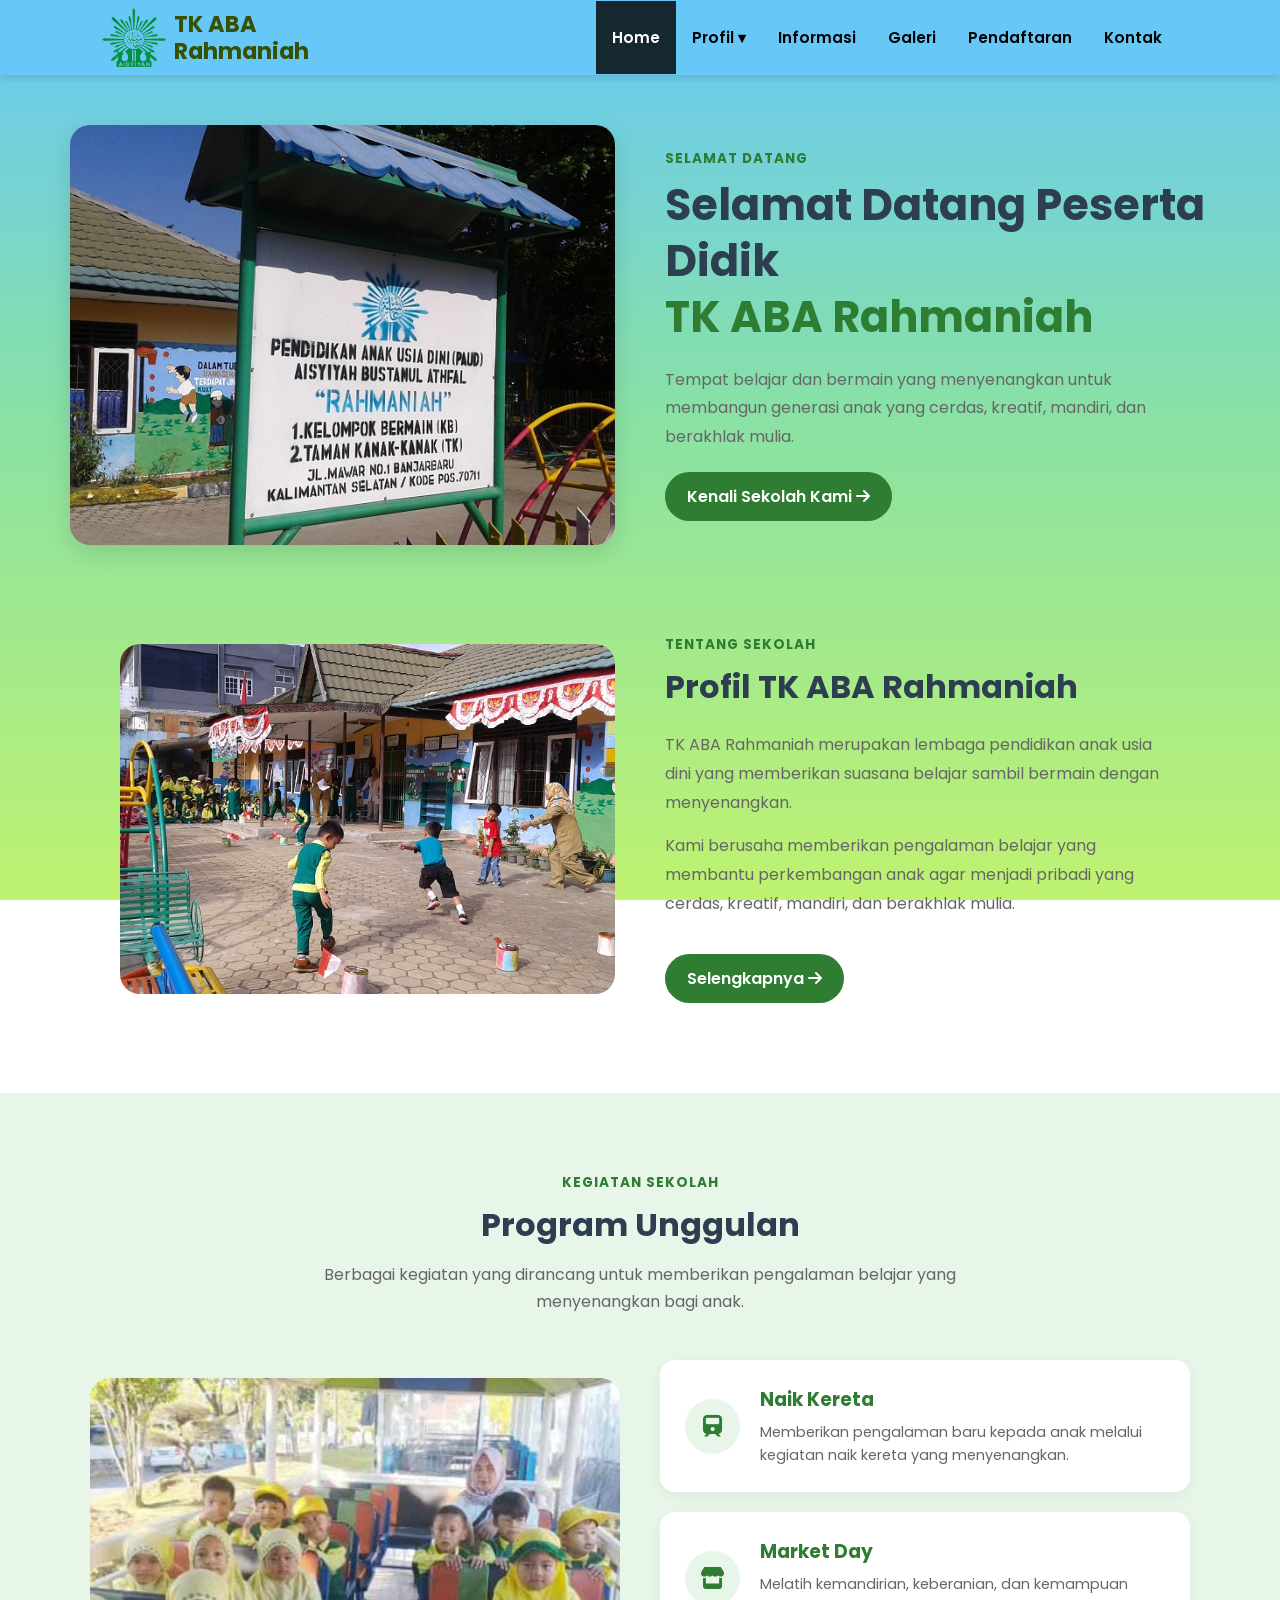
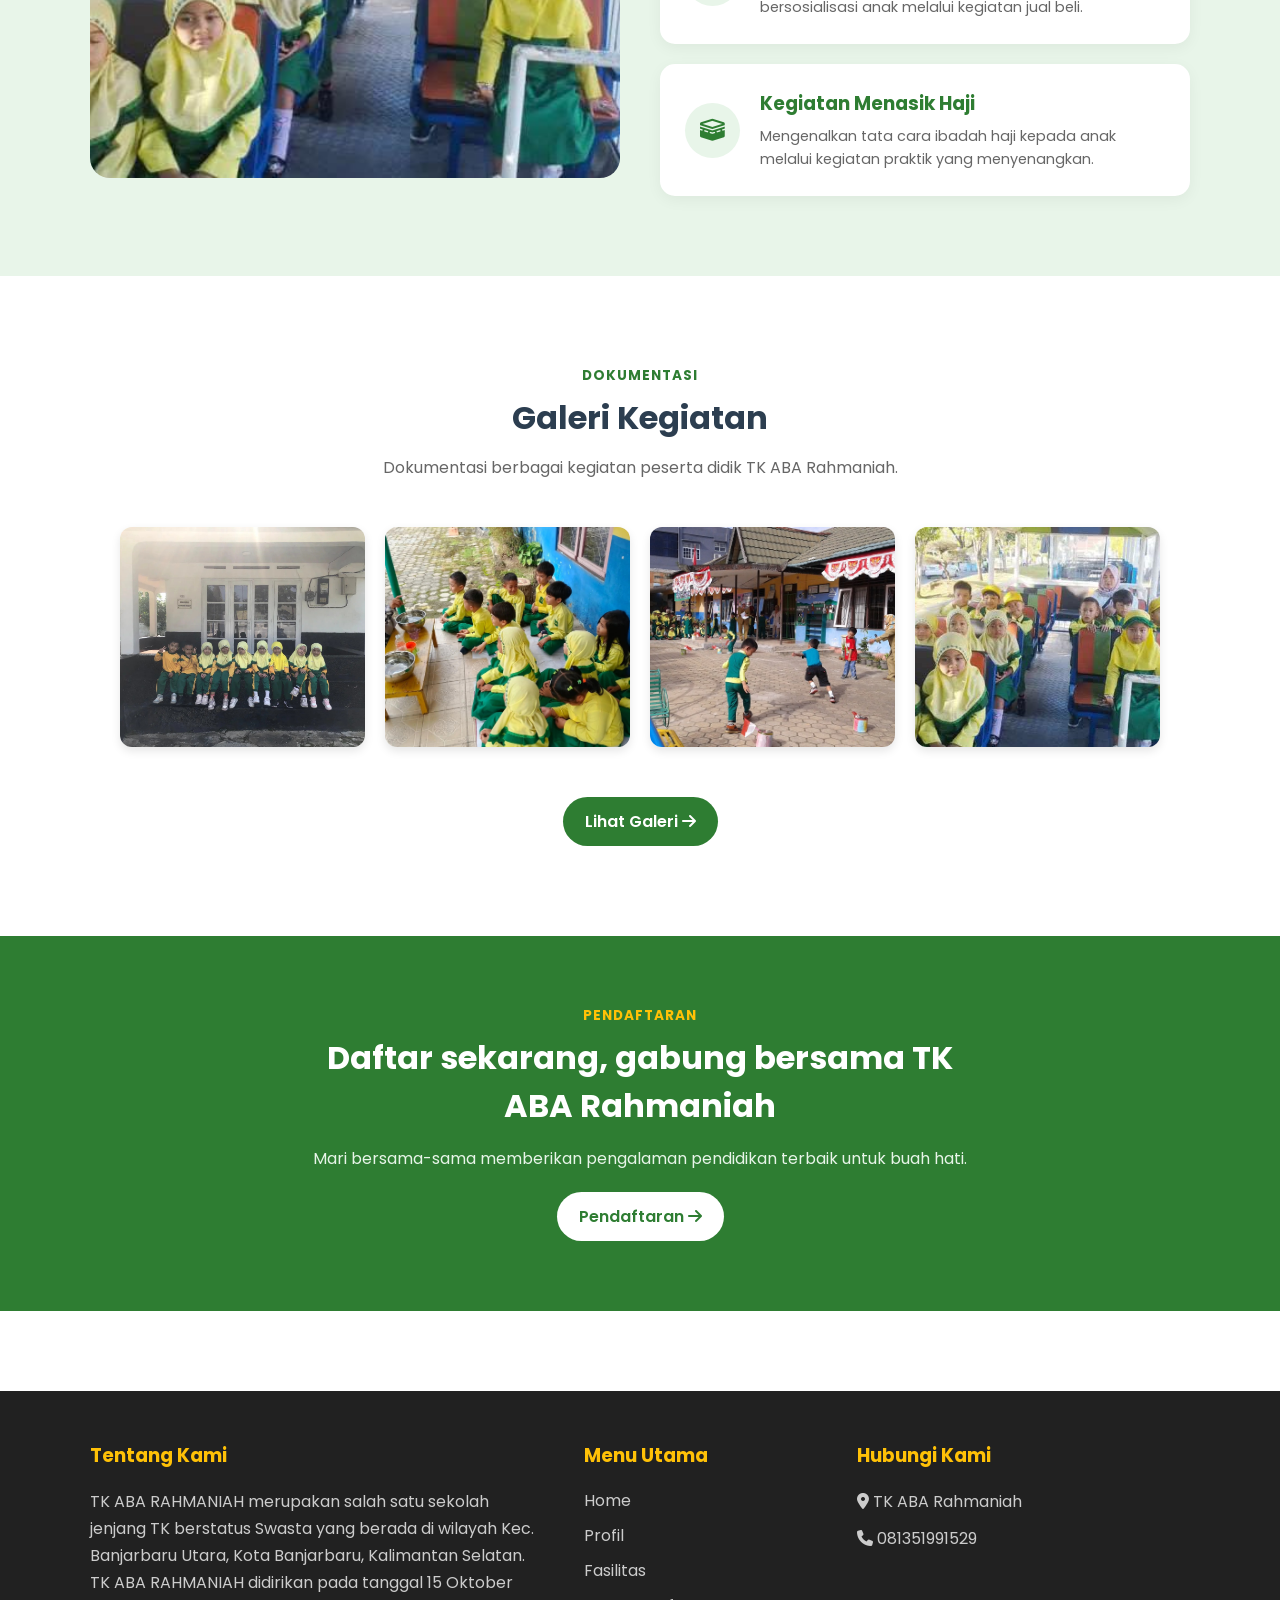
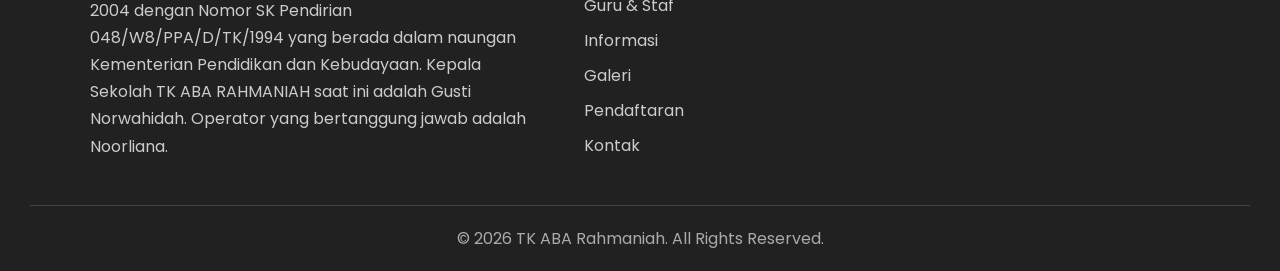
==== index.html @ 669c852b "Upload semua file project TK ABA Rahmaniah" ====
<!DOCTYPE html>
<html lang="id">
<head>
  <meta charset="UTF-8">
  <meta name="viewport" content="width=device-width, initial-scale=1.0">
  <title>TK ABA Rahmaniah</title>
  <link rel="preconnect" href="https://fonts.googleapis.com">
  <link rel="preconnect" href="https://fonts.gstatic.com" crossorigin>
  <link href="https://fonts.googleapis.com/css2?family=Poppins:wght@400;500;600;700&display=swap" rel="stylesheet">
  <link rel="stylesheet" href="https://cdnjs.cloudflare.com/ajax/libs/font-awesome/6.5.2/css/all.min.css">
  <link rel="stylesheet" href="style.css">
</head>
<body>

  <nav class="menu_bar">
    <a href="index.html" class="logo-container">
      <img src="aba.png" alt="Logo TK ABA Rahmaniah">
      <span style="line-height: 1.2; display: inline-block;">TK ABA<br>Rahmaniah</span>
    </a>

    <ul>
      <li><a href="index.html" class="active">Home</a></li>

      <li class="profil-dropdown">
        <details>
          <summary>Profil ▾</summary>
          <div class="dropdown_menu">
            <a href="profil.html">Profil Sekolah</a>
            <a href="fasilitas.html">Fasilitas</a>
            <a href="guru.html">Guru & Staf</a>
          </div>
        </details>
      </li>

      <li><a href="informasi.html">Informasi</a></li>
      <li><a href="galeri.html">Galeri</a></li>
      <li><a href="pendaftaran.html">Pendaftaran</a></li>
      <li><a href="kontak.html">Kontak</a></li>
    </ul>
  </nav>

  <section class="hero">
    <div class="hero-image">
      <img src="foto22.jpg" alt="TK ABA Rahmaniah">
    </div>

    <div class="hero-content">
      <p class="section-label">SELAMAT DATANG</p>

      <h1>
        Selamat Datang Peserta Didik
        <span>TK ABA Rahmaniah</span>
      </h1>

      <p>
        Tempat belajar dan bermain yang menyenangkan untuk membangun
        generasi anak yang cerdas, kreatif, mandiri, dan berakhlak mulia.
      </p>

      <a href="profil.html" class="button">
        Kenali Sekolah Kami
        <i class="fa-solid fa-arrow-right"></i>
      </a>
    </div>
  </section>

  <section class="about">
    <div class="about-image">
      <img src="foto3.jpg" alt="Profil TK ABA Rahmaniah">
    </div>

    <div class="about-content">
      <p class="section-label">TENTANG SEKOLAH</p>
      <h2>Profil TK ABA Rahmaniah</h2>

      <p>
        TK ABA Rahmaniah merupakan lembaga pendidikan anak usia dini
        yang memberikan suasana belajar sambil bermain dengan menyenangkan.
      </p>

      <p>
        Kami berusaha memberikan pengalaman belajar yang membantu
        perkembangan anak agar menjadi pribadi yang cerdas, kreatif,
        mandiri, dan berakhlak mulia.
      </p>

      <a href="profil.html" class="button">
        Selengkapnya
        <i class="fa-solid fa-arrow-right"></i>
      </a>
    </div>
  </section>

  <section class="program">
    <div class="section-heading">
      <p class="section-label">KEGIATAN SEKOLAH</p>
      <h2>Program Unggulan</h2>
      <p>
        Berbagai kegiatan yang dirancang untuk memberikan pengalaman
        belajar yang menyenangkan bagi anak.
      </p>
    </div>

    <div class="program-content">
      <div class="program-image">
        <img src="foto 44.jpg" alt="Program Unggulan">
      </div>

      <div class="program-list">
        <div class="program-card">
          <div class="program-icon"><i class="fa-solid fa-train"></i></div>
          <div>
            <h3>Naik Kereta</h3>
            <p>Memberikan pengalaman baru kepada anak melalui kegiatan naik kereta yang menyenangkan.</p>
          </div>
        </div>

        <div class="program-card">
          <div class="program-icon"><i class="fa-solid fa-store"></i></div>
          <div>
            <h3>Market Day</h3>
            <p>Melatih kemandirian, keberanian, dan kemampuan bersosialisasi anak melalui kegiatan jual beli.</p>
          </div>
        </div>

        <div class="program-card">
          <div class="program-icon"><i class="fa-solid fa-kaaba"></i></div>
          <div>
            <h3>Kegiatan Menasik Haji</h3>
            <p>Mengenalkan tata cara ibadah haji kepada anak melalui kegiatan praktik yang menyenangkan.</p>
          </div>
        </div>
      </div>
    </div>
  </section>

  <section class="gallery">
    <div class="section-heading">
      <p class="section-label">DOKUMENTASI</p>
      <h2>Galeri Kegiatan</h2>
      <p>Dokumentasi berbagai kegiatan peserta didik TK ABA Rahmaniah.</p>
    </div>

    <div class="gallery-grid">
      <div class="gallery-item">
        <img src="foto1.jpg" alt="Kegiatan TK ABA Rahmaniah">
      </div>
      <div class="gallery-item">
        <img src="foto2.jpg" alt="Kegiatan TK ABA Rahmaniah">
      </div>
      <div class="gallery-item">
        <img src="foto3.jpg" alt="Kegiatan TK ABA Rahmaniah">
      </div>
      <div class="gallery-item">
        <img src="foto 44.jpg" alt="Kegiatan TK ABA Rahmaniah">
      </div>
    </div>

    <a href="galeri.html" class="button">
      Lihat Galeri
      <i class="fa-solid fa-arrow-right"></i>
    </a>
  </section>

  <section class="registration">
    <div class="registration-content">
      <p class="section-label">PENDAFTARAN</p>
      <h2>Daftar sekarang, gabung bersama TK ABA Rahmaniah</h2>
      <p>Mari bersama-sama memberikan pengalaman pendidikan terbaik untuk buah hati.</p>
      <a href="pendaftaran.html" class="button button-white">
        Pendaftaran
        <i class="fa-solid fa-arrow-right"></i>
      </a>
    </div>
  </section>

  <footer>
    <div class="footer-container">
      <div class="footer-column">
        <h3>Tentang Kami</h3>
        <p>
          TK ABA RAHMANIAH merupakan salah satu sekolah jenjang TK berstatus Swasta yang berada di wilayah
          Kec. Banjarbaru Utara, Kota Banjarbaru, Kalimantan Selatan. TK ABA RAHMANIAH didirikan pada tanggal
          15 Oktober 2004 dengan Nomor SK Pendirian 048/W8/PPA/D/TK/1994 yang berada dalam naungan Kementerian
          Pendidikan dan Kebudayaan. Kepala Sekolah TK ABA RAHMANIAH saat ini adalah Gusti Norwahidah.
          Operator yang bertanggung jawab adalah Noorliana.
        </p>
      </div>

      <div class="footer-column">
        <h3>Menu Utama</h3>
        <a href="index.html">Home</a>
        <a href="profil.html">Profil</a>
        <a href="fasilitas.html">Fasilitas</a>
        <a href="guru.html">Guru & Staf</a>
        <a href="informasi.html">Informasi</a>
        <a href="galeri.html">Galeri</a>
        <a href="pendaftaran.html">Pendaftaran</a>
        <a href="kontak.html">Kontak</a>
      </div>

      <div class="footer-column">
        <h3>Hubungi Kami</h3>
        <p><i class="fa-solid fa-location-dot"></i> TK ABA Rahmaniah</p>
        <p><i class="fa-solid fa-phone"></i> 081351991529</p>
      </div>
    </div>

    <div class="footer-bottom">
      <p>&copy; 2026 TK ABA Rahmaniah. All Rights Reserved.</p>
    </div>
  </footer>

</body>
</html>
---- style.css ----
* {
    margin: 0;
    padding: 0;
    box-sizing: border-box;
    font-family: 'Poppins', sans-serif;
}

html {
    scroll-behavior: smooth;
}

body {
    background: linear-gradient(to bottom, #67C8F8 0%, #88E1A6 45%, #BFF270 100%);
    background-attachment: fixed;
    background-repeat: no-repeat;
    min-height: 100vh;
    color: #333;
}

img {
    max-width: 100%;
    display: block;
}

/* Navbar */
.menu_bar {
    background-color: #67C8F8;
    min-height: 75px;
    display: flex;
    justify-content: space-between;
    align-items: center;
    padding: 0 8%;
    box-shadow: 0 4px 6px rgba(0,0,0,0.1);
    position: sticky;
    top: 0;
    z-index: 1000;
}

.logo-container {
    display: flex;
    align-items: center;
    text-decoration: none;
    color: white;
    font-size: 1.4rem;
    font-weight: 700;
}

.logo-container img {
    width: auto;
    height: 60px;
    object-fit: contain;
    margin-right: 8px;
}

.logo-container span {
    color: #365004;
}

.menu_bar > ul {
    list-style: none;
    display: flex;
}

.menu_bar > ul > li {
    position: relative;
}

.menu_bar > ul > li > a {
    color: black;
    text-decoration: none;
    padding: 25px 16px;
    display: block;
    font-weight: 600;
    font-size: 0.95rem;
    transition: 0.3s;
}

.menu_bar > ul > li > a:hover,
.menu_bar > ul > li > a.active {
    background-color: #15282f;
    color: white;
}

/* Dropdown profil */
.profil-dropdown {
    position: relative;
}

.profil-dropdown details {
    position: relative;
}

.profil-dropdown summary {
    color: black;
    text-decoration: none;
    padding: 25px 16px;
    display: block;
    font-weight: 600;
    font-size: 0.95rem;
    cursor: pointer;
    list-style: none;
    transition: 0.3s;
}

.profil-dropdown summary:hover {
    background-color: #15282f;
    color: white;
}

.profil-dropdown .dropdown_menu {
    display: none;
    position: absolute;
    top: 100%;
    left: 0;
    background-color: white;
    box-shadow: 0 8px 16px rgba(0,0,0,0.15);
    border-radius: 0 0 8px 8px;
    min-width: 190px;
    z-index: 1000;
    overflow: hidden;
}

.profil-dropdown details[open] .dropdown_menu {
    display: block;
}

.profil-dropdown .dropdown_menu a {
    display: block;
    color: #333;
    background-color: white;
    padding: 13px 20px;
    text-decoration: none;
    font-weight: 500;
    white-space: nowrap;
    transition: 0.3s;
}

.profil-dropdown .dropdown_menu a:hover {
    background-color: #E8F5E9;
    color: #2E7D32;
}

.profil-dropdown summary::-webkit-details-marker {
    display: none;
}

/* Button */
.button {
    display: inline-block;
    background-color: #2E7D32;
    color: white;
    text-decoration: none;
    padding: 12px 22px;
    border-radius: 25px;
    font-weight: 600;
    margin-top: 20px;
    transition: 0.3s;
}

.button:hover {
    background-color: #1B5E20;
    transform: translateY(-2px);
}

.section-label {
    color: #2E7D32;
    font-weight: 700;
    font-size: 0.9rem;
    letter-spacing: 1px;
    margin-bottom: 10px;
}

/* Hero */
.hero {
    max-width: 1200px;
    margin: 50px auto;
    padding: 0 30px;
    display: grid;
    grid-template-columns: 1fr 1fr;
    gap: 50px;
    align-items: center;
}

.hero-image img {
    width: 100%;
    height: 420px;
    object-fit: cover;
    border-radius: 20px;
    box-shadow: 0 8px 25px rgba(0,0,0,0.12);
}

.hero-content h1 {
    color: #2C3E50;
    font-size: 2.7rem;
    line-height: 1.3;
    margin-bottom: 20px;
}

.hero-content h1 span {
    display: block;
    color: #2E7D32;
}

.hero-content p:not(.section-label) {
    color: #666;
    line-height: 1.8;
    font-size: 1rem;
}

/* About */
.about {
    max-width: 1100px;
    margin: 90px auto;
    padding: 0 30px;
    display: grid;
    grid-template-columns: 1fr 1fr;
    gap: 50px;
    align-items: center;
}

.about-image img {
    width: 100%;
    height: 350px;
    object-fit: cover;
    border-radius: 20px;
}

.about-content h2 {
    color: #2C3E50;
    font-size: 2rem;
    margin-bottom: 20px;
}

.about-content p:not(.section-label) {
    color: #666;
    line-height: 1.8;
    margin-bottom: 15px;
}

/* Program */
.program {
    background-color: #E8F5E9;
    padding: 80px 30px;
}

.section-heading {
    text-align: center;
    max-width: 700px;
    margin: 0 auto 45px;
}

.section-heading h2 {
    color: #2C3E50;
    font-size: 2rem;
    margin-bottom: 12px;
}

.section-heading p:not(.section-label) {
    color: #666;
    line-height: 1.7;
}

.program-content {
    max-width: 1100px;
    margin: auto;
    display: grid;
    grid-template-columns: 1fr 1fr;
    gap: 40px;
    align-items: center;
}

.program-image img {
    width: 100%;
    height: 400px;
    object-fit: cover;
    border-radius: 20px;
}

.program-list {
    display: flex;
    flex-direction: column;
    gap: 20px;
}

.program-card {
    background-color: white;
    padding: 25px;
    border-radius: 15px;
    display: flex;
    gap: 20px;
    align-items: center;
    box-shadow: 0 4px 15px rgba(0,0,0,0.05);
    transition: 0.3s;
}

.program-card:hover {
    transform: translateY(-5px);
}

.program-icon {
    width: 55px;
    height: 55px;
    min-width: 55px;
    border-radius: 50%;
    background-color: #E8F5E9;
    color: #2E7D32;
    display: flex;
    align-items: center;
    justify-content: center;
    font-size: 22px;
}

.program-card h3 {
    color: #2E7D32;
    margin-bottom: 7px;
}

.program-card p {
    color: #666;
    line-height: 1.6;
    font-size: 0.9rem;
}

/* Gallery (homepage preview) */
.gallery {
    max-width: 1100px;
    margin: 90px auto;
    padding: 0 30px;
    text-align: center;
}

.gallery-grid {
    display: grid;
    grid-template-columns: repeat(4, 1fr);
    gap: 20px;
    margin-bottom: 30px;
}

.gallery-item {
    overflow: hidden;
    border-radius: 15px;
    height: 230px;
}

.gallery-item img {
    width: 100%;
    height: 100%;
    object-fit: cover;
    transition: 0.4s;
}

.gallery-item:hover img {
    transform: scale(1.08);
}

/* Registration CTA */
.registration {
    background-color: #2E7D32;
    margin-top: 50px;
    padding: 70px 30px;
    text-align: center;
}

.registration-content {
    max-width: 700px;
    margin: auto;
}

.registration .section-label {
    color: #FFC107;
}

.registration h2 {
    color: white;
    font-size: 2rem;
    margin-bottom: 15px;
}

.registration p:not(.section-label) {
    color: #E8F5E9;
    line-height: 1.7;
}

.button-white {
    background-color: white;
    color: #2E7D32;
}

.button-white:hover {
    background-color: #FFC107;
    color: #333;
}

/* Informasi / artikel */
.main-container {
    max-width: 1100px;
    margin: 40px auto;
    padding: 0 20px;
}

.page-title {
    margin-bottom: 30px;
    font-size: 1.8rem;
    color: #2E7D32;
    border-left: 5px solid #FFC107;
    padding-left: 15px;
}

.masonry-grid {
    display: grid;
    grid-template-columns: repeat(2, 1fr);
    gap: 25px;
}

.article-card {
    background: white;
    border-radius: 16px;
    overflow: hidden;
    box-shadow: 0 4px 15px rgba(0,0,0,0.05);
    transition: transform 0.3s ease;
    display: flex;
    flex-direction: column;
}

.article-card:hover {
    transform: translateY(-5px);
}

.article-card:nth-child(even) {
    margin-top: 30px;
}

.article-thumb {
    height: 180px;
    display: flex;
    align-items: center;
    justify-content: center;
    color: white;
    overflow: hidden;
}

.article-thumb img {
    width: 100%;
    height: 100%;
    object-fit: cover;
}

.article-body {
    padding: 25px;
    flex: 1;
    display: flex;
    flex-direction: column;
    justify-content: space-between;
}

.article-meta {
    font-size: 0.82rem;
    color: #888;
    margin-bottom: 10px;
    display: flex;
    gap: 12px;
}

.article-title {
    font-size: 1.25rem;
    color: #2C3E50;
    margin-bottom: 12px;
    font-weight: 700;
    line-height: 1.4;
}

.article-title:hover {
    color: #2E7D32;
}

.article-desc {
    font-size: 0.92rem;
    color: #666;
    line-height: 1.6;
    margin-bottom: 20px;
}

.read-more {
    display: inline-block;
    background-color: #E8F5E9;
    color: #2E7D32;
    text-decoration: none;
    font-weight: 600;
    font-size: 0.88rem;
    padding: 8px 16px;
    border-radius: 20px;
    width: fit-content;
    transition: background 0.2s;
}

.read-more:hover {
    background-color: #2E7D32;
    color: white;
}

/* Footer */
footer {
    background-color: #212121;
    color: #fff;
    padding: 50px 30px 20px;
    margin-top: 80px;
}

.footer-container {
    max-width: 1100px;
    margin: auto;
    display: grid;
    grid-template-columns: 2fr 1fr 1.5fr;
    gap: 50px;
}

.footer-column h3 {
    color: #FFC107;
    margin-bottom: 18px;
}

.footer-column p {
    color: #ccc;
    line-height: 1.7;
    margin-bottom: 10px;
}

.footer-column a {
    display: block;
    color: #ccc;
    text-decoration: none;
    margin-bottom: 10px;
    transition: 0.3s;
}

.footer-column a:hover {
    color: #FFC107;
}

.footer-bottom {
    border-top: 1px solid #444;
    margin-top: 35px;
    padding-top: 20px;
    text-align: center;
    color: #aaa;
}

/* Responsive / HP */
@media (max-width: 768px) {
    .menu_bar {
        flex-direction: column;
        height: auto;
        padding: 15px;
    }

    .logo-container {
        margin-bottom: 10px;
    }

    .menu_bar > ul {
        flex-wrap: wrap;
        justify-content: center;
        margin-top: 10px;
    }

    .menu_bar > ul > li > a {
        padding: 12px 8px;
        font-size: 0.8rem;
    }

    .profil-dropdown summary {
        padding: 12px 8px;
        font-size: 0.8rem;
    }

    .profil-dropdown .dropdown_menu {
        left: 50%;
        transform: translateX(-50%);
        min-width: 180px;
    }

    .hero {
        grid-template-columns: 1fr;
        margin: 35px auto;
        gap: 30px;
    }

    .hero-image img {
        height: 280px;
    }

    .hero-content h1 {
        font-size: 2rem;
    }

    .about {
        grid-template-columns: 1fr;
        margin: 60px auto;
        gap: 30px;
    }

    .about-image img {
        height: 280px;
    }

    .program-content {
        grid-template-columns: 1fr;
    }

    .program-image img {
        height: 280px;
    }

    .gallery-grid {
        grid-template-columns: repeat(2, 1fr);
        gap: 12px;
    }

    .gallery-item {
        height: 170px;
    }

    .masonry-grid {
        grid-template-columns: 1fr;
    }

    .article-card:nth-child(even) {
        margin-top: 0;
    }

    .footer-container {
        grid-template-columns: 1fr;
        gap: 30px;
    }

    footer {
        text-align: center;
    }
}

/* Halaman fasilitas */
.facility-page {
    max-width: 1100px;
    margin: 50px auto;
    padding: 0 25px;
}

.facility-header {
    text-align: center;
    max-width: 750px;
    margin: 0 auto 35px;
}

.facility-header h1 {
    color: #2C3E50;
    font-size: 2.3rem;
    margin-bottom: 15px;
}

.facility-header p:not(.section-label) {
    color: #666;
    line-height: 1.8;
}

.section-label {
    color: #2E7D32;
    font-size: 0.85rem;
    font-weight: 700;
    letter-spacing: 1px;
    margin-bottom: 8px;
}

.facility-total {
    width: 220px;
    margin: 0 auto 30px;
    background-color: white;
    padding: 20px;
    border-radius: 15px;
    box-shadow: 0 4px 15px rgba(0,0,0,0.06);
    display: flex;
    align-items: center;
    justify-content: center;
    gap: 15px;
}

.total-icon {
    width: 50px;
    height: 50px;
    border-radius: 50%;
    background-color: #E8F5E9;
    color: #2E7D32;
    display: flex;
    align-items: center;
    justify-content: center;
    font-size: 22px;
}

.facility-total strong {
    display: block;
    color: #2E7D32;
    font-size: 1.5rem;
}

.facility-total span {
    color: #777;
    font-size: 0.9rem;
}

.facility-category {
    display: flex;
    justify-content: center;
    flex-wrap: wrap;
    gap: 10px;
    margin-bottom: 40px;
}

.facility-category span {
    background-color: white;
    color: #555;
    padding: 9px 18px;
    border-radius: 20px;
    font-size: 0.9rem;
    border: 1px solid #ddd;
}

.facility-category .category-active {
    background-color: #2E7D32;
    color: white;
    border-color: #2E7D32;
}

.facility-grid {
    display: grid;
    grid-template-columns: repeat(2, 1fr);
    gap: 25px;
}

.facility-card {
    background-color: white;
    border-radius: 16px;
    overflow: hidden;
    box-shadow: 0 4px 15px rgba(0,0,0,0.06);
    transition: 0.3s;
}

.facility-card:hover {
    transform: translateY(-5px);
}

.facility-image {
    height: 210px;
    overflow: hidden;
}

.facility-image img {
    width: 100%;
    height: 100%;
    object-fit: cover;
    transition: 0.4s;
}

.facility-card:hover .facility-image img {
    transform: scale(1.05);
}

.facility-content {
    padding: 22px;
}

.facility-type {
    display: inline-block;
    color: #2E7D32;
    background-color: #E8F5E9;
    padding: 5px 12px;
    border-radius: 15px;
    font-size: 0.75rem;
    font-weight: 600;
    margin-bottom: 10px;
}

.facility-content h2 {
    color: #2C3E50;
    font-size: 1.2rem;
    margin-bottom: 10px;
}

.facility-content p {
    color: #666;
    font-size: 0.9rem;
    line-height: 1.7;
    margin-bottom: 18px;
}

.facility-detail {
    display: inline-flex;
    align-items: center;
    gap: 8px;
    color: #2E7D32;
    background-color: #E8F5E9;
    padding: 8px 15px;
    border-radius: 20px;
    text-decoration: none;
    font-size: 0.85rem;
    font-weight: 600;
}

.facility-detail:hover {
    background-color: #2E7D32;
    color: white;
}

@media (max-width: 900px) {
    .facility-grid {
        grid-template-columns: repeat(2, 1fr);
    }
}

@media (max-width: 768px) {
    .facility-page {
        margin: 35px auto;
    }

    .facility-header h1 {
        font-size: 1.8rem;
    }

    .facility-grid {
        grid-template-columns: 1fr;
    }

    .facility-image {
        height: 230px;
    }
}

/* Halaman guru & staf */
.teacher-page {
    max-width: 1100px;
    margin: 50px auto;
    padding: 0 25px;
}

.teacher-header {
    text-align: center;
    max-width: 750px;
    margin: 0 auto 40px;
}

.teacher-header h1 {
    color: #2C3E50;
    font-size: 2.3rem;
    margin-bottom: 15px;
}

.teacher-header p:not(.section-label) {
    color: #666;
    line-height: 1.8;
}

.teacher-grid {
    display: grid;
    grid-template-columns: repeat(3, 1fr);
    gap: 25px;
}

.teacher-card {
    background-color: white;
    border-radius: 16px;
    overflow: hidden;
    box-shadow: 0 4px 15px rgba(0,0,0,0.06);
    transition: 0.3s;
}

.teacher-card:hover {
    transform: translateY(-5px);
}

.teacher-image {
    width: 100%;
    height: 250px;
    overflow: hidden;
}

.teacher-image img {
    width: 100%;
    height: 100%;
    object-fit: cover;
}

.teacher-content {
    padding: 22px;
}

.teacher-content h2 {
    color: #2C3E50;
    font-size: 1.15rem;
    margin-bottom: 8px;
}

.teacher-content p {
    color: #2E7D32;
    font-size: 0.9rem;
    margin: 0;
    line-height: 1.6;
}

@media (max-width: 900px) {
    .teacher-grid {
        grid-template-columns: repeat(2, 1fr);
    }
}

@media (max-width: 768px) {
    .teacher-page {
        margin: 35px auto;
    }

    .teacher-header h1 {
        font-size: 1.8rem;
    }

    .teacher-grid {
        grid-template-columns: 1fr;
    }

    .teacher-image {
        height: 280px;
    }
}

/* Halaman kontak */
.contact-page {
    background-color: #FAFAFA;
}

.contact-section {
    padding: 60px 20px;
}

.contact-container {
    max-width: 1100px;
    margin: 0 auto;
    display: flex;
    gap: 60px;
    align-items: flex-start;
}

.contact-info {
    flex: 1;
    padding-top: 20px;
}

.contact-info .subtitle {
    color: #F59E0B;
    font-size: 0.9rem;
    font-weight: 600;
    letter-spacing: 2px;
    text-transform: uppercase;
    display: block;
    margin-bottom: 10px;
}

.contact-info h2 {
    color: #1E293B;
    font-size: 2.5rem;
    margin-bottom: 15px;
    font-weight: 700;
}

.contact-info .desc {
    color: #64748B;
    margin-bottom: 40px;
    line-height: 1.6;
    font-size: 1.05rem;
}

.info-list {
    display: flex;
    flex-direction: column;
    gap: 25px;
}

.info-item .label {
    color: #94A3B8;
    font-size: 0.75rem;
    font-weight: 600;
    letter-spacing: 1.5px;
    text-transform: uppercase;
    display: block;
    margin-bottom: 5px;
}

.info-item p {
    color: #0F172A;
    font-size: 1.05rem;
    font-weight: 500;
}

.contact-form-card {
    flex: 1;
    background-color: #FFFFFF;
    border-radius: 20px;
    padding: 40px;
    box-shadow: 0 10px 30px rgba(0, 0, 0, 0.05);
}

.contact-form-card h3 {
    color: #1E293B;
    font-size: 1.5rem;
    margin-bottom: 25px;
    font-weight: 700;
}

.form-group {
    margin-bottom: 20px;
}

.form-group label {
    display: block;
    color: #475569;
    font-size: 0.95rem;
    margin-bottom: 8px;
    font-weight: 500;
}

.form-group input,
.form-group textarea {
    width: 100%;
    padding: 12px 15px;
    border: 1px solid #CBD5E1;
    border-radius: 10px;
    font-size: 1rem;
    color: #333;
    outline: none;
    transition: border-color 0.3s;
    font-family: 'Poppins', sans-serif;
}

.form-group input:focus,
.form-group textarea:focus {
    border-color: #8B5CF6;
}

.btn-whatsapp {
    width: 100%;
    background-color: #8B5CF6;
    color: #FFFFFF;
    padding: 15px;
    border: none;
    border-radius: 30px;
    font-size: 1rem;
    font-weight: 600;
    cursor: pointer;
    margin-top: 10px;
    transition: background-color 0.3s, transform 0.2s;
}

.btn-whatsapp:hover {
    background-color: #7C3AED;
    transform: translateY(-2px);
}

@media (max-width: 900px) {
    .contact-container {
        flex-direction: column;
        gap: 40px;
    }

    .contact-form-card {
        width: 100%;
        padding: 30px 20px;
    }

    .contact-info h2 {
        font-size: 2rem;
    }
}

/* Hero banner galeri */
.gallery-hero {
    position: relative;
    width: 100%;
    height: 400px;
    background-image: url('bg.png');
    background-size: cover;
    background-position: center;
    display: flex;
    align-items: center;
    justify-content: center;
}

.hero-overlay {
    position: absolute;
    top: 0;
    left: 0;
    width: 100%;
    height: 100%;
    background-color: rgba(0, 0, 0, 0.3);
}

.gallery-hero h1 {
    position: relative;
    z-index: 10;
    color: white;
    font-size: 4.5rem;
    font-family: 'Fredoka', sans-serif;
    letter-spacing: 2px;
    text-shadow: 2px 4px 6px rgba(0,0,0,0.3);
}

.custom-shape-divider-bottom {
    position: absolute;
    bottom: -1px;
    left: 0;
    width: 100%;
    overflow: hidden;
    line-height: 0;
    transform: rotate(180deg);
}

.custom-shape-divider-bottom svg {
    position: relative;
    display: block;
    width: calc(100% + 1.3px);
    height: 40px;
}

.custom-shape-divider-bottom .shape-fill {
    fill: #ffffff;
}

/* Konten galeri */
.gallery-container {
    max-width: 1200px;
    margin: 40px auto 80px;
    padding: 0 20px;
}

.filter-menu {
    display: flex;
    justify-content: center;
    list-style: none;
    gap: 40px;
    margin-bottom: 40px;
}

.filter-menu li a {
    text-decoration: none;
    color: #333;
    font-weight: 600;
    font-size: 1.1rem;
    transition: color 0.3s ease;
}

.filter-menu li a.active,
.filter-menu li a:hover {
    color: #03A9F4;
}

.gallery-grid {
    display: grid;
    grid-template-columns: repeat(4, 1fr);
    gap: 20px;
}

.gallery-item {
    border-radius: 12px;
    overflow: hidden;
    box-shadow: 0 4px 10px rgba(0,0,0,0.1);
    transition: transform 0.3s ease;
    height: 220px;
}

.gallery-item:hover {
    transform: translateY(-5px);
}

.gallery-item img {
    width: 100%;
    height: 100%;
    object-fit: cover;
    display: block;
}

@media (max-width: 992px) {
    .gallery-grid {
        grid-template-columns: repeat(2, 1fr);
    }
}

@media (max-width: 600px) {
    .gallery-hero h1 {
        font-size: 3rem;
    }

    .filter-menu {
        gap: 20px;
        flex-wrap: wrap;
    }

    .gallery-grid {
        grid-template-columns: 1fr;
    }
}

.logo-img {
    height: 40px;
}

.logo {
    color: white;
    font-size: 1.2rem;
    margin: 0;
}

.logo span {
    color: #ffc107;
}

.menu_bar nav ul {
    list-style-type: none;
    display: flex;
    gap: 25px;
    align-items: center;
    margin: 0;
    padding: 0;
}

.menu_bar nav ul li {
    position: relative;
}

.menu_bar nav ul li a {
    color: white;
    text-decoration: none;
    font-weight: 500;
    font-size: 0.95rem;
    transition: color 0.2s;
}

.menu_bar nav ul li a:hover,
.menu_bar nav ul li a.active {
    color: #ffc107;
}

.menu_bar .dropdown_menu {
    display: none;
    position: absolute;
    top: 100%;
    left: 0;
    background-color: white;
    box-shadow: 0px 4px 6px rgba(0,0,0,0.1);
    padding: 10px 0;
    min-width: 160px;
    border-radius: 5px;
    z-index: 100;
}

.menu_bar .dropdown_menu ul {
    flex-direction: column;
    align-items: flex-start;
    gap: 0;
}

.menu_bar .dropdown_menu ul li {
    width: 100%;
}

.menu_bar .dropdown_menu ul li a {
    color: #333;
    padding: 8px 15px;
    display: block;
    width: 100%;
}

.menu_bar .dropdown_menu ul li a:hover {
    background-color: #f1f1f1;
    color: #2e7d32;
}

.menu_bar nav ul li:hover .dropdown_menu {
    display: block;
}

/* Halaman pendaftaran */
.pendaftaran-page {
    background: linear-gradient(135deg, #f5f7fa 0%, #e4e8f0 100%);
    font-family: 'Poppins', sans-serif;
    color: #1a202c;
    margin: 0;
}

.spmb-section {
    max-width: 1100px;
    margin: 40px auto;
    padding: 0 20px;
}

.spmb-hero {
    text-align: center;
    margin-bottom: 50px;
}

.spmb-hero h1 {
    font-size: 2.2rem;
    color: #1e1b4b;
    margin-bottom: 15px;
}

.spmb-hero p {
    color: #4a5568;
    max-width: 800px;
    margin: 0 auto 25px auto;
    line-height: 1.6;
}

.hero-buttons {
    display: flex;
    justify-content: center;
    gap: 15px;
}

.btn-primary {
    background-color: #7c3aed;
    color: white;
    padding: 12px 24px;
    border-radius: 30px;
    text-decoration: none;
    font-weight: 500;
    box-shadow: 0 4px 10px rgba(124, 58, 237, 0.3);
}

.btn-secondary {
    background-color: transparent;
    color: #4a5568;
    border: 1px solid #cbd5e1;
    padding: 12px 24px;
    border-radius: 30px;
    text-decoration: none;
    font-weight: 500;
}

.spmb-block {
    margin-bottom: 40px;
}

.spmb-block h2 {
    font-size: 1.6rem;
    color: #1e1b4b;
    margin-bottom: 20px;
}

.grid-3 {
    display: grid;
    grid-template-columns: repeat(auto-fit, minmax(300px, 1fr));
    gap: 20px;
}

.grid-2 {
    display: grid;
    grid-template-columns: repeat(auto-fit, minmax(450px, 1fr));
    gap: 20px;
}

.spmb-card {
    background: white;
    padding: 25px;
    border-radius: 20px;
    box-shadow: 0 4px 20px rgba(0, 0, 0, 0.03);
}

.card-tag {
    font-size: 0.75rem;
    font-weight: 600;
    color: #64748b;
    letter-spacing: 0.5px;
    display: block;
    margin-bottom: 8px;
}

.spmb-card h3 {
    font-size: 1.15rem;
    color: #1e1b4b;
    margin: 0;
}

.quota {
    margin-top: 10px;
    color: #475569;
    font-size: 0.95rem;
}

.location-card {
    display: flex;
    align-items: center;
    gap: 20px;
}

.loc-icon {
    background: #ede9fe;
    color: #7c3aed;
    width: 45px;
    height: 45px;
    display: flex;
    align-items: center;
    justify-content: center;
    border-radius: 50%;
    font-size: 1.2rem;
}

.wide-card {
    width: 100%;
}

.check-list, .steps-list {
    padding-left: 20px;
    color: #334155;
    line-height: 1.8;
}

.check-list {
    display: grid;
    grid-template-columns: repeat(auto-fit, minmax(300px, 1fr));
    gap: 10px;
}

.spmb-cta-card {
    background: white;
    padding: 40px;
    border-radius: 20px;
    text-align: center;
    box-shadow: 0 4px 20px rgba(0, 0, 0, 0.03);
    margin-top: 50px;
}

.spmb-cta-card h3 {
    color: #1e1b4b;
    font-size: 1.5rem;
    margin-bottom: 10px;
}

.spmb-cta-card p {
    color: #64748b;
    margin-bottom: 25px;
}
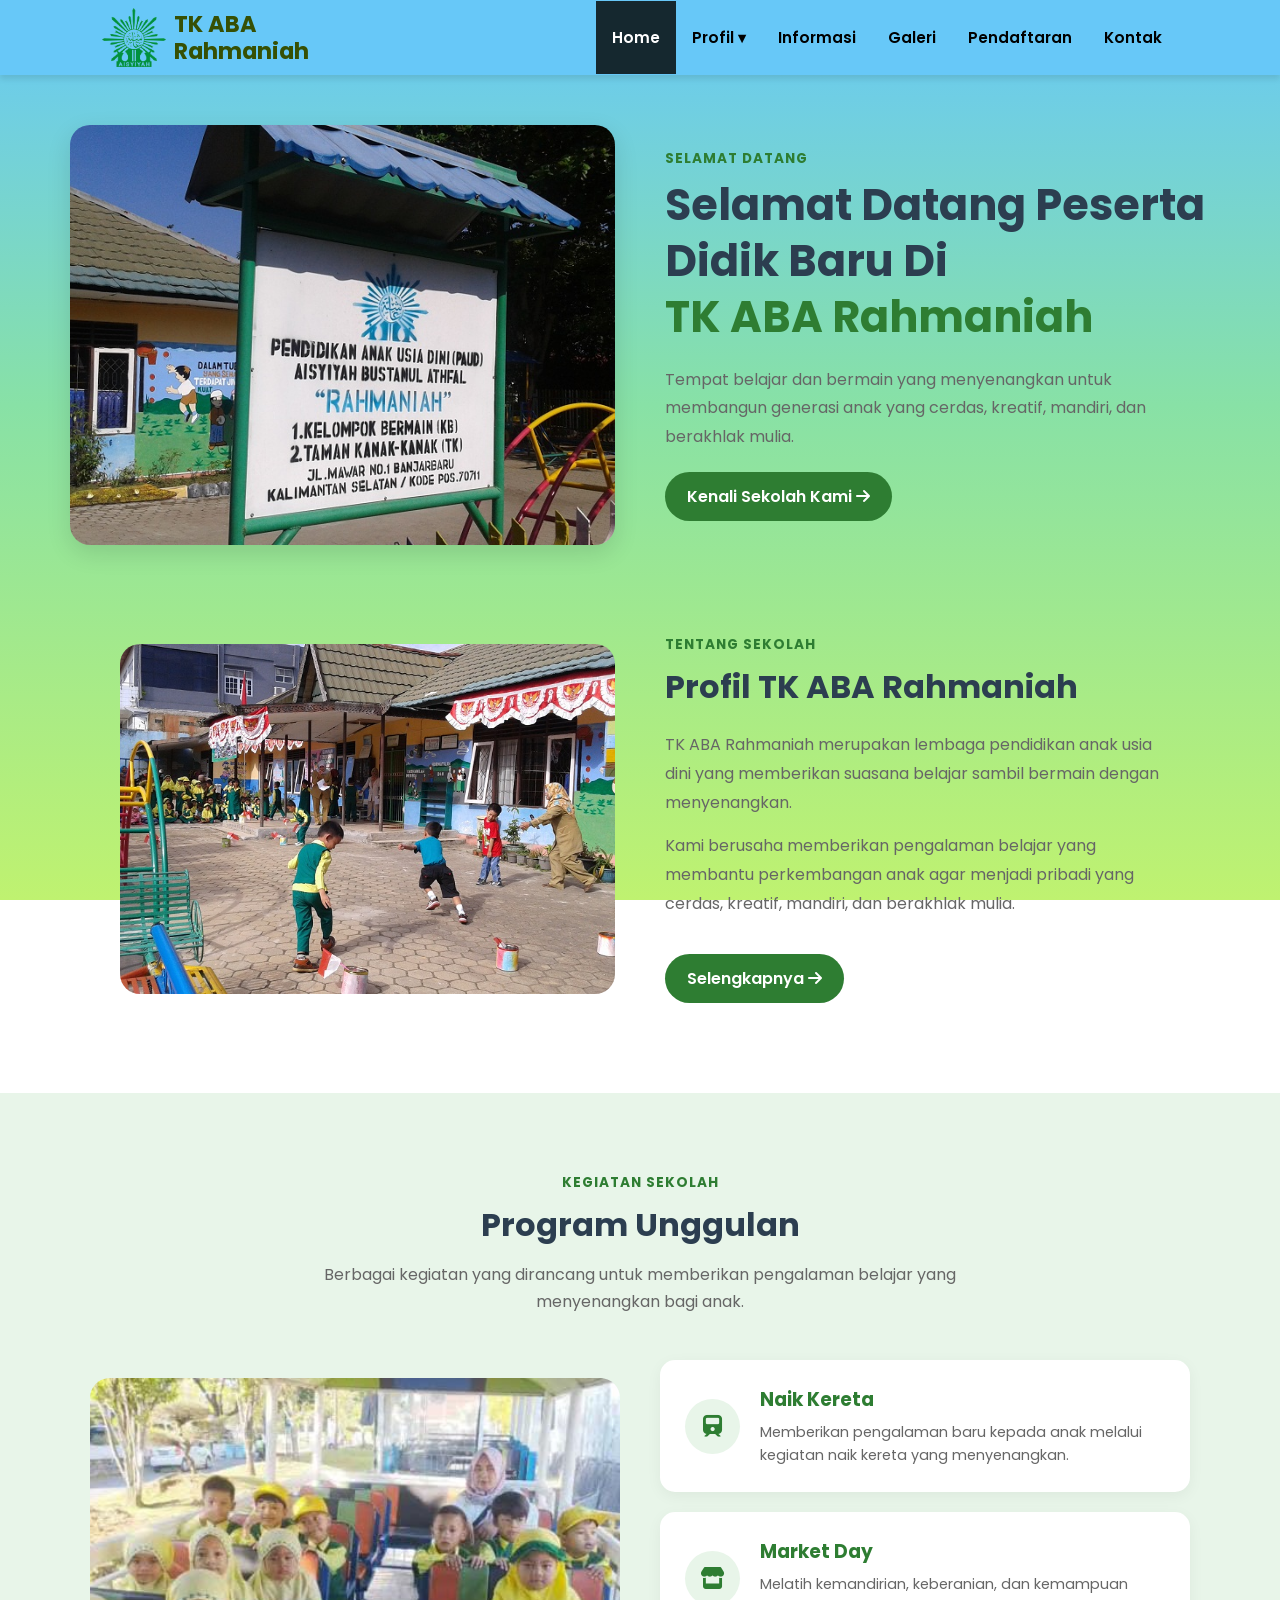
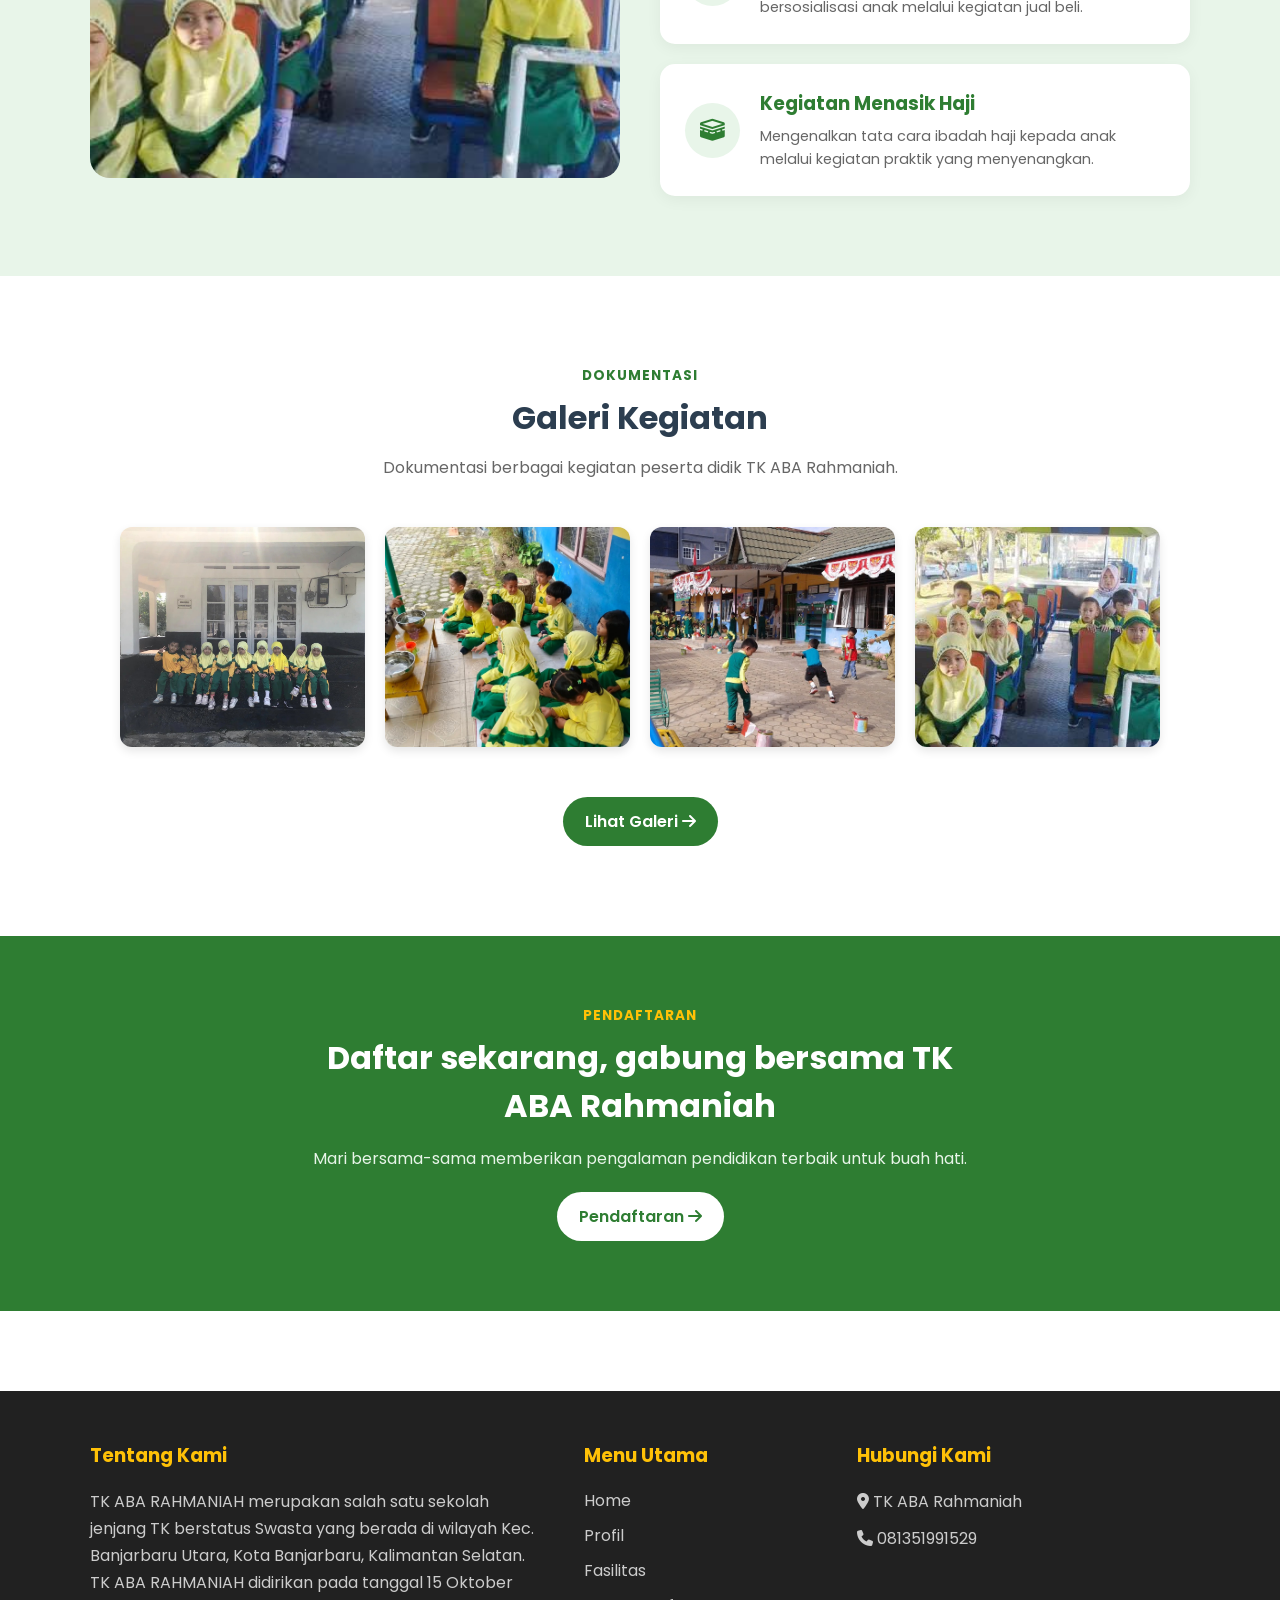
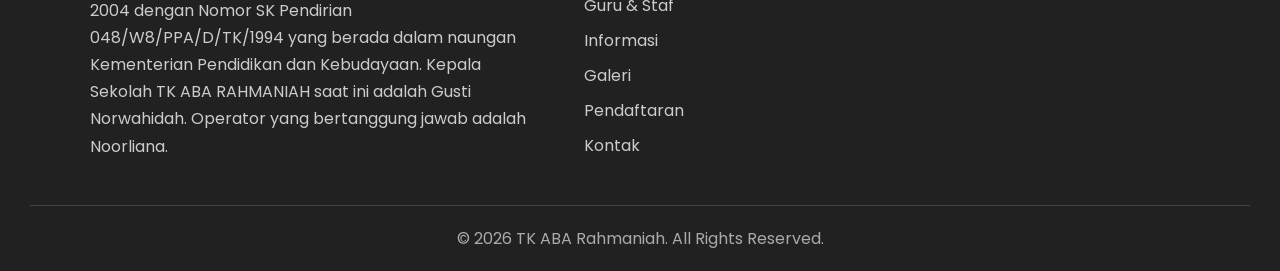
==== commit 1f919cef: "Update Selamat Datang" ====
--- a/index.html
+++ b/index.html
@@ -48,7 +48,7 @@
       <p class="section-label">SELAMAT DATANG</p>
 
       <h1>
-        Selamat Datang Peserta Didik
+        Selamat Datang Peserta Didik Baru Di
         <span>TK ABA Rahmaniah</span>
       </h1>
 
